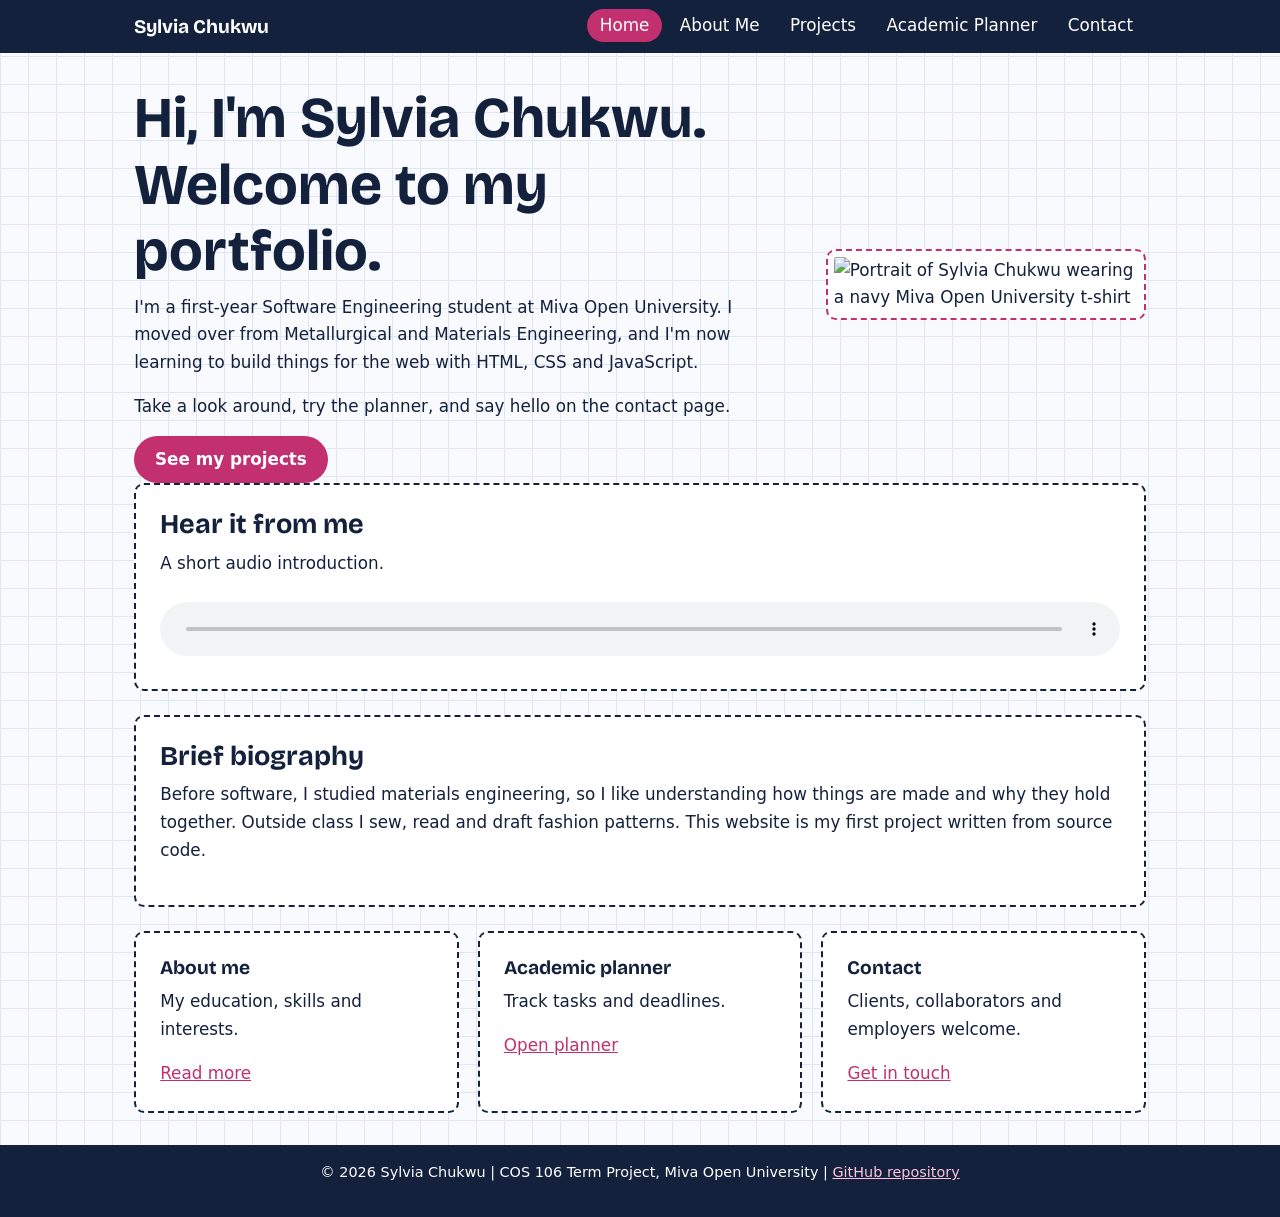
==== index.html @ e4168076 "Add files via upload" ====
<!DOCTYPE html>
<html lang="en">
<head>
<meta charset="UTF-8">
<meta name="viewport" content="width=device-width, initial-scale=1">
<title>Home | Sylvia Chukwu</title>
<meta name="description" content="Student portfolio and academic planner of Sylvia Chukwu, software engineering student at Miva Open University.">
<link rel="preconnect" href="https://fonts.googleapis.com">
<link href="https://fonts.googleapis.com/css2?family=Bricolage+Grotesque:wght@600;800&display=swap" rel="stylesheet">
<link rel="stylesheet" href="style.css">
</head>
<body>
<header><div class="bar">
<a class="logo" href="index.html">Sylvia Chukwu</a>
<button id="menuBtn" aria-controls="nav" aria-expanded="false">Menu</button>
<nav id="nav" aria-label="Main navigation"><ul><li><a href="index.html" class="active" aria-current="page">Home</a></li><li><a href="about.html">About Me</a></li><li><a href="projects.html">Projects</a></li><li><a href="planner.html">Academic Planner</a></li><li><a href="contacts.html">Contact</a></li></ul></nav>
</div></header>
<main>
<section class="hero">
<div>
<h1>Hi, I'm Sylvia Chukwu. Welcome to my portfolio.</h1>
<p>I'm a first-year Software Engineering student at Miva Open University. I moved over from Metallurgical and Materials Engineering, and I'm now learning to build things for the web with HTML, CSS and JavaScript.</p>
<p>Take a look around, try the planner, and say hello on the contact page.</p>
<a class="btn" href="projects.html">See my projects</a>
</div>
<img src="images/profile.jpeg" alt="Portrait of Sylvia Chukwu wearing a navy Miva Open University t-shirt">
</section>
<section class="stitch" id="intro">
<h2>Hear it from me</h2>
<p>A short audio introduction.</p>
<audio controls preload="metadata"><source src="intro_audio.mp4" type="audio/mp4">Your browser does not support audio playback.</audio>
</section>
<section class="stitch">
<h2>Brief biography</h2>
<p>Before software, I studied materials engineering, so I like understanding how things are made and why they hold together. Outside class I sew, read and draft fashion patterns. This website is my first project written from source code.</p>
</section>
<section class="grid" aria-label="Quick links">
<article class="stitch"><h3>About me</h3><p>My education, skills and interests.</p><a href="about.html">Read more</a></article>
<article class="stitch"><h3>Academic planner</h3><p>Track tasks and deadlines.</p><a href="planner.html">Open planner</a></article>
<article class="stitch"><h3>Contact</h3><p>Clients, collaborators and employers welcome.</p><a href="contacts.html">Get in touch</a></article>
</section>
</main>
<footer><p>&copy; 2026 Sylvia Chukwu | COS 106 Term Project, Miva Open University | <a href="https://github.com/buchee26-hash/COS-106-Portfolio">GitHub repository</a></p></footer>
<script src="script.js"></script>
</body>
</html>
---- style.css ----
:root{--ink:#14213d;--paper:#f8fafd;--grid:#dde6f2;--pink:#c2306f;--soft:#fde7f0;--r:10px}
*{box-sizing:border-box;margin:0}
html{scroll-behavior:smooth}
body{font:1.05rem/1.65 system-ui,-apple-system,"Segoe UI",sans-serif;color:var(--ink);background:linear-gradient(var(--grid) 1px,transparent 1px) 0 0/28px 28px,linear-gradient(90deg,var(--grid) 1px,transparent 1px) 0 0/28px 28px,var(--paper);min-height:100vh;display:flex;flex-direction:column}
h1,h2,h3{font-family:"Bricolage Grotesque",system-ui,sans-serif;line-height:1.15;margin-bottom:.6rem}
h1{font-size:clamp(2.2rem,6vw,3.6rem)}h2{font-size:1.7rem}h3{font-size:1.2rem}
p,ul,ol{margin-bottom:1rem}ul,ol{padding-left:1.3rem}
a{color:var(--pink)}
:focus-visible{outline:3px solid var(--pink);outline-offset:2px}
header{background:var(--ink);color:#fff;position:sticky;top:0;z-index:5}
.bar{max-width:1050px;margin:auto;padding:.8rem 1.2rem;display:flex;justify-content:space-between;align-items:center;flex-wrap:wrap}
.logo{font:700 1.2rem "Bricolage Grotesque",sans-serif;color:#fff;text-decoration:none}
nav ul{display:flex;gap:.3rem;list-style:none;padding:0;margin:0}
nav a{color:#fff;text-decoration:none;padding:.4rem .8rem;border-radius:999px;transition:background .25s,color .25s}
nav a:hover{background:var(--soft);color:var(--ink)}
nav a.active{background:var(--pink)}
#menuBtn{display:none;background:none;border:2px solid #fff;color:#fff;border-radius:6px;padding:.3rem .7rem;font-size:1rem;cursor:pointer}
main{max-width:1050px;margin:auto;padding:2rem 1.2rem;flex:1;width:100%}
.stitch{background:#fff;border:2px dashed var(--ink);border-radius:var(--r);padding:1.5rem;margin-bottom:1.5rem}
.hero{display:grid;grid-template-columns:1fr 320px;gap:2rem;align-items:center}
.hero img{width:100%;border-radius:var(--r);border:2px dashed var(--pink);padding:6px;background:#fff;transition:transform .4s}
.hero img:hover{transform:rotate(-2deg) scale(1.02)}
.btn{display:inline-block;background:var(--pink);color:#fff;border:0;border-radius:999px;padding:.6rem 1.3rem;font:inherit;font-weight:600;text-decoration:none;cursor:pointer;transition:transform .2s,background .2s}
.btn:hover{background:var(--ink);transform:translateY(-2px)}
.grid{display:grid;grid-template-columns:repeat(auto-fit,minmax(260px,1fr));gap:1.2rem}
.grid .stitch{margin:0}
.proj img{width:96px;height:96px;display:block;margin-bottom:.8rem}
table{width:100%;border-collapse:collapse;margin-bottom:1rem;background:#fff}
th,td{border:1px solid var(--grid);padding:.6rem .8rem;text-align:left}
th{background:var(--ink);color:#fff}
.scroll{overflow-x:auto}
audio{width:100%;margin-top:.5rem}
form{display:grid;gap:.9rem}
label{font-weight:600;display:block;margin-bottom:.2rem}
input,textarea,select{width:100%;font:inherit;padding:.6rem;border:2px solid var(--ink);border-radius:8px;background:#fff}
input.bad,textarea.bad{border-color:#b00020;background:#fff5f6}
.err{color:#b00020;font-size:.9rem;min-height:1.1em}
.ok{background:#e6f6ec;border:2px solid #1b7f3b;border-radius:8px;padding:.8rem;margin-top:1rem}
.sr{position:absolute;left:-9999px}
.row{display:flex;gap:.6rem}.row input[type=text]{flex:1}.row input[type=date]{width:auto}
#taskList{list-style:none;padding:0}
#taskList li{display:flex;align-items:center;gap:.7rem;padding:.7rem;border-bottom:1px dashed var(--ink);animation:pop .3s}
#taskList li span{flex:1}
#taskList li.done span{text-decoration:line-through;opacity:.55}
#taskList small{display:block;opacity:.7}
#taskList input{width:auto}
.del{background:none;border:2px solid #b00020;color:#b00020;border-radius:6px;padding:.2rem .6rem;cursor:pointer}
.del:hover{background:#b00020;color:#fff}
@keyframes pop{from{opacity:0;transform:translateX(-12px)}to{opacity:1;transform:none}}
footer{background:var(--ink);color:#fff;text-align:center;padding:1rem;font-size:.9rem}
footer a{color:#ffc2da}
@media(max-width:760px){
.hero{grid-template-columns:1fr}.hero img{max-width:280px}
#menuBtn{display:block}
nav{width:100%;display:none}nav.open{display:block}
nav ul{flex-direction:column;padding-top:.6rem}
.sr{position:absolute;left:-9999px}
.row{flex-wrap:wrap}.row input[type=date]{width:100%}}
@media(prefers-reduced-motion:reduce){*{animation:none!important;transition:none!important}}
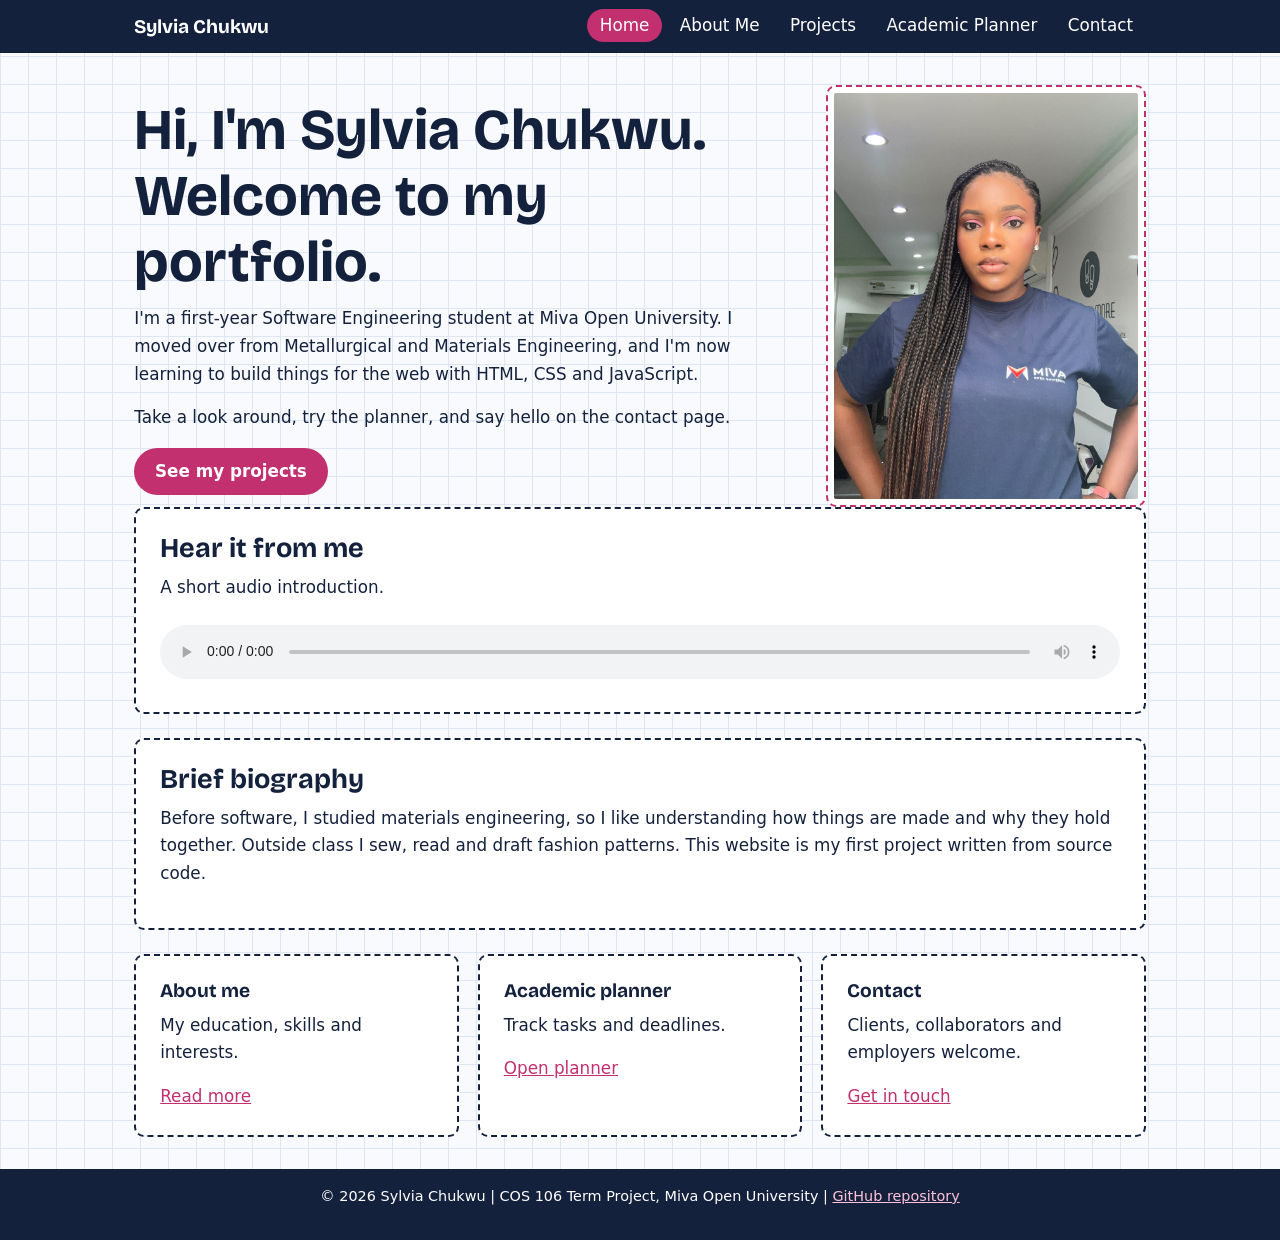
==== commit b09d9351: "Add files via upload" ====
--- a/index.html
+++ b/index.html
@@ -23,7 +23,7 @@
 <p>Take a look around, try the planner, and say hello on the contact page.</p>
 <a class="btn" href="projects.html">See my projects</a>
 </div>
-<img src="images/profile.jpeg" alt="Portrait of Sylvia Chukwu wearing a navy Miva Open University t-shirt">
+<img src="profile.jpeg" alt="Portrait of Sylvia Chukwu wearing a navy Miva Open University t-shirt">
 </section>
 <section class="stitch" id="intro">
 <h2>Hear it from me</h2>
